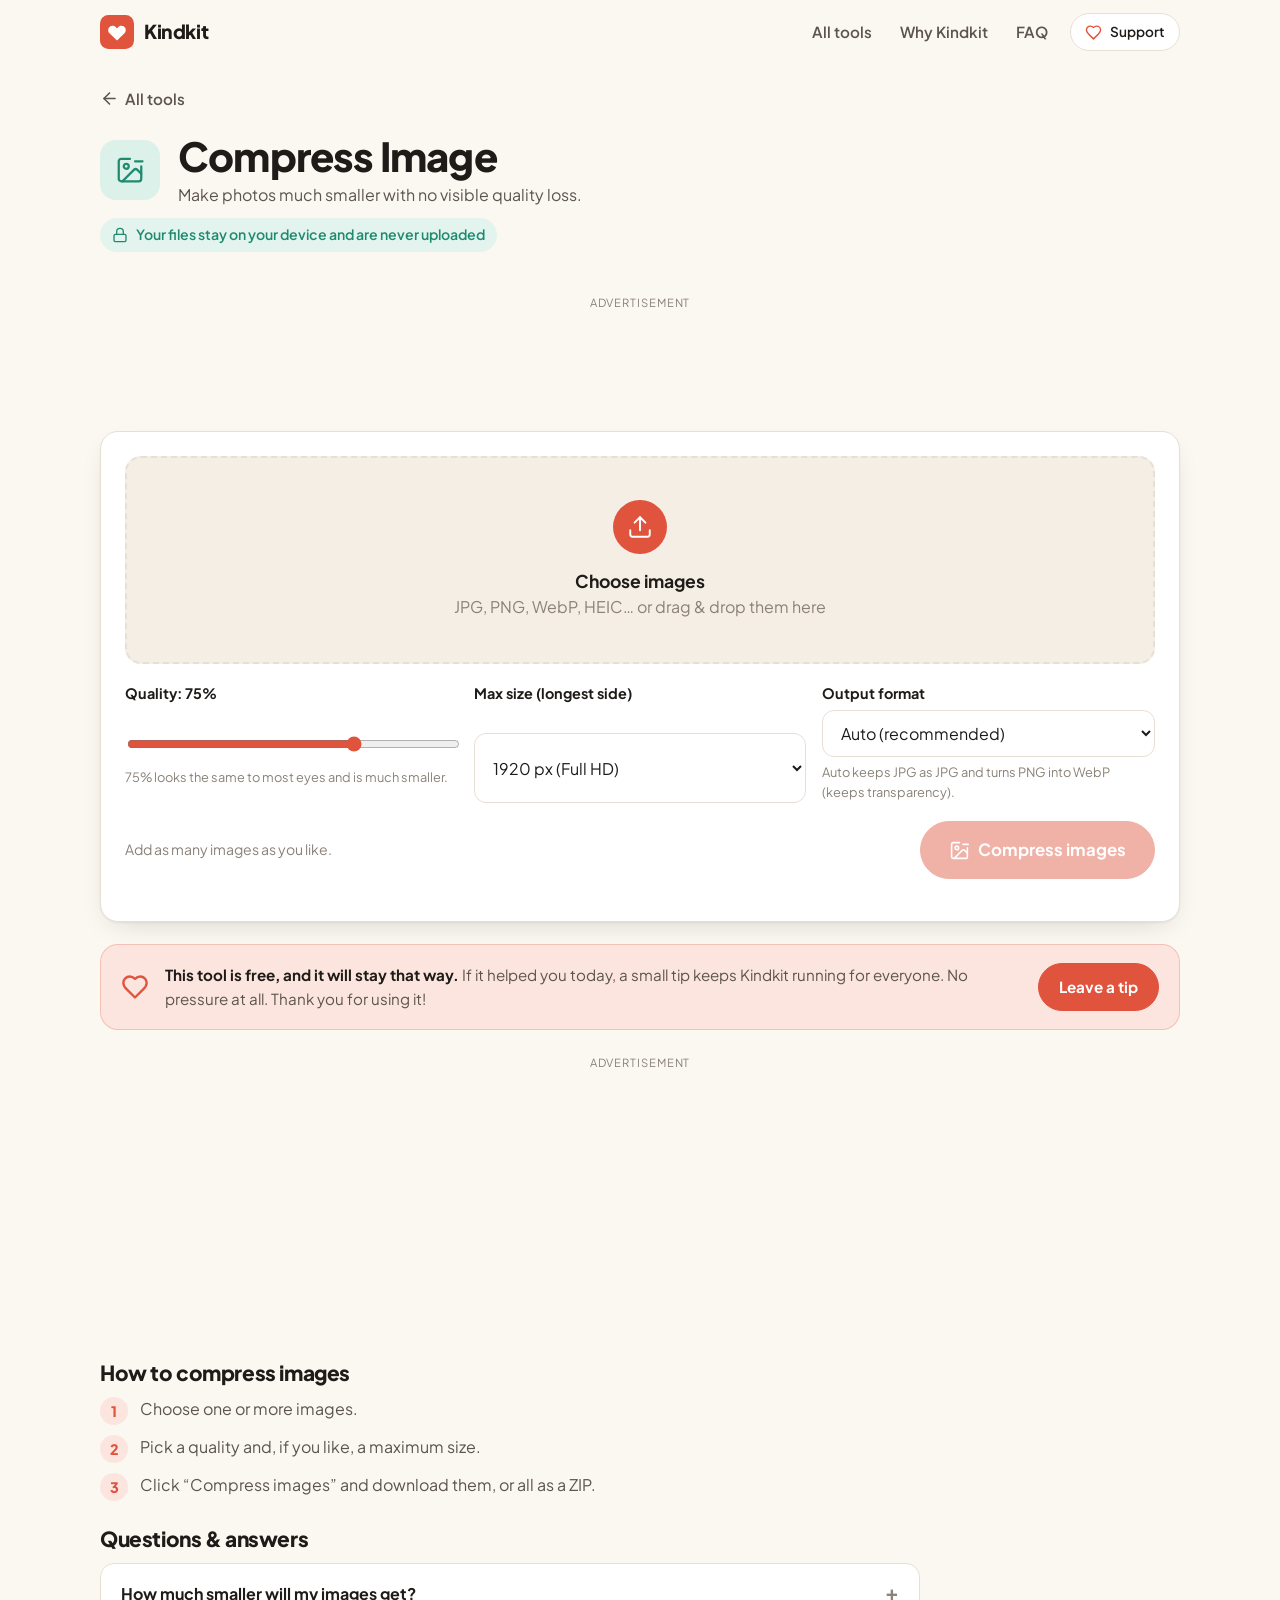
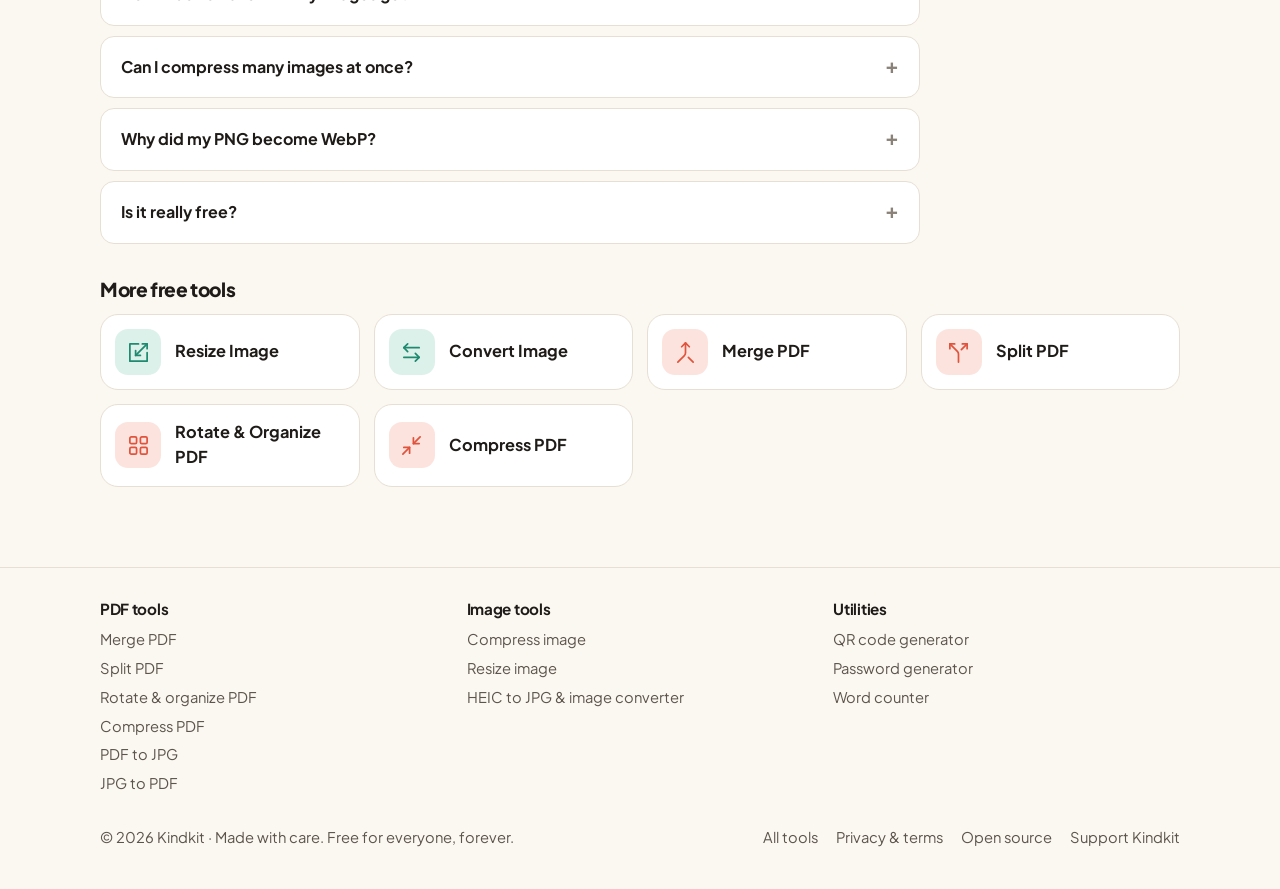
==== compress-image.html @ 82e1debe "Add per-tool SEO pages and sitemap" ====
<!doctype html>
<html lang="en">
<head>
<meta charset="utf-8">
<meta name="viewport" content="width=device-width, initial-scale=1">
<title>Compress Image Online Free – Reduce JPG &amp; PNG Size | Kindkit</title>
<meta name="description" content="Make JPG, PNG and WebP images up to 90% smaller with no visible quality loss. Bulk compress for free. No sign-up, no upload.">
<link rel="canonical" href="https://repo-cdf.github.io/kindkit/compress-image.html">
<meta name="theme-color" content="#FBF7F1" media="(prefers-color-scheme: light)">
<meta name="theme-color" content="#15130F" media="(prefers-color-scheme: dark)">
<meta property="og:type" content="website">
<meta property="og:site_name" content="Kindkit">
<meta property="og:title" content="Compress Image Online Free – Reduce JPG &amp; PNG Size | Kindkit">
<meta property="og:description" content="Make JPG, PNG and WebP images up to 90% smaller with no visible quality loss. Bulk compress for free. No sign-up, no upload.">
<meta property="og:url" content="https://repo-cdf.github.io/kindkit/compress-image.html">
<meta property="og:image" content="https://repo-cdf.github.io/kindkit/og-image.png">
<meta property="og:image:width" content="1200">
<meta property="og:image:height" content="630">
<meta name="twitter:card" content="summary_large_image">
<link rel="icon" href="favicon.svg" type="image/svg+xml">
<link rel="preconnect" href="https://fonts.googleapis.com">
<link rel="preconnect" href="https://fonts.gstatic.com" crossorigin>
<link href="https://fonts.googleapis.com/css2?family=Plus+Jakarta+Sans:wght@400;500;600;700;800&display=swap" rel="stylesheet">
<link rel="stylesheet" href="style.css">
<script type="application/ld+json">
[
 {
  "@context": "https://schema.org",
  "@type": "WebApplication",
  "name": "Compress Image – Kindkit",
  "url": "https://repo-cdf.github.io/kindkit/compress-image.html",
  "applicationCategory": "UtilitiesApplication",
  "operatingSystem": "Any",
  "description": "Make JPG, PNG and WebP images up to 90% smaller with no visible quality loss. Bulk compress for free. No sign-up, no upload.",
  "offers": {
   "@type": "Offer",
   "price": "0",
   "priceCurrency": "USD"
  }
 },
 {
  "@context": "https://schema.org",
  "@type": "FAQPage",
  "mainEntity": [
   {
    "@type": "Question",
    "name": "How much smaller will my images get?",
    "acceptedAnswer": {
     "@type": "Answer",
     "text": "Photos often shrink by 60–90%, especially from phones and cameras."
    }
   },
   {
    "@type": "Question",
    "name": "Can I compress many images at once?",
    "acceptedAnswer": {
     "@type": "Answer",
     "text": "Yes. Add as many as you like and download them all as one ZIP file."
    }
   },
   {
    "@type": "Question",
    "name": "Why did my PNG become WebP?",
    "acceptedAnswer": {
     "@type": "Answer",
     "text": "“Auto” turns PNGs into WebP, which is much smaller and keeps transparency. Pick PNG if you need that format."
    }
   }
  ]
 }
]
</script>
<script src="app.js" defer></script>
<script src="tools.js" defer></script>
</head>
<body data-tool="compress-image">
<a class="skip" href="#main">Skip to content</a>

<header class="topbar">
  <div class="wrap topbar-in">
    <a class="brand" href="./" aria-label="Kindkit home">
      <img class="logo" src="favicon.svg" alt="" width="34" height="34">
      <span>Kindkit</span>
    </a>
    <nav class="nav" aria-label="Main">
      <a class="navlink" href="./#tools">All tools</a>
      <a class="navlink" href="./#why">Why Kindkit</a>
      <a class="navlink" href="./#faq">FAQ</a>
      <a class="btn small heart" href="./#support"><svg class="ic" viewBox="0 0 24 24" fill="none" stroke="currentColor" stroke-width="2" stroke-linecap="round" stroke-linejoin="round" aria-hidden="true"><path d="M19 14c1.49-1.46 3-3.21 3-5.5A5.5 5.5 0 0 0 16.5 3c-1.76 0-3 .5-4.5 2-1.5-1.5-2.74-2-4.5-2A5.5 5.5 0 0 0 2 8.5c0 2.3 1.5 4.05 3 5.5l7 7Z"/></svg><span>Support</span></a>
    </nav>
  </div>
</header>

<main id="main">
  <!-- ================= TOOL ================= -->
  <div id="view-tool" class="view">
    <div class="wrap tool-wrap">
      <a class="back" href="./#tools"><svg class="ic" viewBox="0 0 24 24" fill="none" stroke="currentColor" stroke-width="2" stroke-linecap="round" stroke-linejoin="round" aria-hidden="true"><path d="m12 19-7-7 7-7"/><path d="M19 12H5"/></svg>All tools</a>
      <div class="tool-head">
        <span id="tool-icon" class="tool-ic big"></span>
        <div>
          <h1 id="tool-title">Compress Image</h1>
          <p id="tool-desc">Make photos much smaller with no visible quality loss.</p>
        </div>
      </div>
      <p class="privacy-note"><svg class="ic" viewBox="0 0 24 24" fill="none" stroke="currentColor" stroke-width="2" stroke-linecap="round" stroke-linejoin="round" aria-hidden="true"><rect width="18" height="11" x="3" y="11" rx="2" ry="2"/><path d="M7 11V7a5 5 0 0 1 10 0v4"/></svg>Your files stay on your device and are never uploaded</p>

      <div class="ad-slot" data-slot="toolTop" hidden>
        <div class="ad-custom"><!-- Paste ad code from any ad network here --></div>
      </div>

      <div id="tool-body" class="tool-body"></div>

      <aside class="mini-support">
        <svg class="ic" viewBox="0 0 24 24" fill="none" stroke="currentColor" stroke-width="2" stroke-linecap="round" stroke-linejoin="round" aria-hidden="true"><path d="M19 14c1.49-1.46 3-3.21 3-5.5A5.5 5.5 0 0 0 16.5 3c-1.76 0-3 .5-4.5 2-1.5-1.5-2.74-2-4.5-2A5.5 5.5 0 0 0 2 8.5c0 2.3 1.5 4.05 3 5.5l7 7Z"/></svg>
        <p><strong>This tool is free, and it will stay that way.</strong> If it helped you today, a small tip keeps Kindkit running for everyone. No pressure at all. Thank you for using it!</p>
        <a class="btn primary heart" data-donate href="#"><span>Leave a tip</span></a>
      </aside>

      <div class="ad-slot" data-slot="toolBottom" hidden>
        <div class="ad-custom"><!-- Paste ad code from any ad network here --></div>
      </div>

      <section class="seo-copy">
        <h2>How to compress images</h2>
        <ol class="steps"><li>Choose one or more images.</li><li>Pick a quality and, if you like, a maximum size.</li><li>Click “Compress images” and download them, or all as a ZIP.</li></ol>
        <h2>Questions &amp; answers</h2>
        <div class="faq-list"><details><summary>How much smaller will my images get?</summary><p>Photos often shrink by 60–90%, especially from phones and cameras.</p></details><details><summary>Can I compress many images at once?</summary><p>Yes. Add as many as you like and download them all as one ZIP file.</p></details><details><summary>Why did my PNG become WebP?</summary><p>“Auto” turns PNGs into WebP, which is much smaller and keeps transparency. Pick PNG if you need that format.</p></details><details><summary>Is it really free?</summary><p>Yes. Every Kindkit tool is free with no limits, no watermarks and no sign-up. There is no paid version.</p></details></div>
      </section>

      <h2 class="related-title">More free tools</h2>
      <div id="related" class="grid small"></div>
    </div>
  </div>

</main>

<footer class="footer">
  <div class="wrap footer-tools">
    <div><h3>PDF tools</h3><a href="merge-pdf.html">Merge PDF</a><a href="split-pdf.html">Split PDF</a><a href="organize-pdf.html">Rotate &amp; organize PDF</a><a href="compress-pdf.html">Compress PDF</a><a href="pdf-to-jpg.html">PDF to JPG</a><a href="images-to-pdf.html">JPG to PDF</a></div>
    <div><h3>Image tools</h3><a href="compress-image.html">Compress image</a><a href="resize-image.html">Resize image</a><a href="convert-image.html">HEIC to JPG &amp; image converter</a></div>
    <div><h3>Utilities</h3><a href="qr-code.html">QR code generator</a><a href="password-generator.html">Password generator</a><a href="word-counter.html">Word counter</a></div>
  </div>
  <div class="wrap footer-in">
    <p>© <span id="year">2026</span> Kindkit · Made with care. Free for everyone, forever.</p>
    <nav aria-label="Footer">
      <a href="./#tools">All tools</a>
      <a href="privacy.html">Privacy &amp; terms</a>
      <a href="#" data-repo target="_blank" rel="noopener">Open source</a>
      <a href="./#support">Support Kindkit</a>
    </nav>
  </div>
</footer>

<div id="toast" role="status" aria-live="polite"></div>
</body>
</html>
---- style.css ----
/* Kindkit — styles */
:root {
  --bg: #FBF7F1;
  --surface: #FFFFFF;
  --surface-2: #F4EEE5;
  --ink: #1E1B18;
  --ink-2: #5C554D;
  --ink-3: #8A8279;
  --line: #E7DFD3;
  --accent: #E0533D;
  --accent-hover: #C9442F;
  --accent-ink: #FFFFFF;
  --accent-soft: #FCE5DF;
  --pdf: #E0533D;
  --pdf-soft: #FCE3DD;
  --img: #1F8A70;
  --img-soft: #DCF1E9;
  --util: #B87A0B;
  --util-soft: #FBEFD3;
  --ok: #1F8A70;
  --ok-soft: #E3F4EE;
  --err: #B93815;
  --err-soft: #FDEBE4;
  --shadow: 0 1px 2px rgba(30, 27, 24, .05), 0 10px 30px -14px rgba(30, 27, 24, .22);
  --radius: 18px;
  --radius-sm: 10px;
  --font: "Plus Jakarta Sans", ui-sans-serif, system-ui, -apple-system, "Segoe UI", Roboto, Arial, sans-serif;
  --mono: ui-monospace, "Cascadia Mono", "SFMono-Regular", Menlo, Consolas, monospace;
  color-scheme: light;
}

@media (prefers-color-scheme: dark) {
  :root:not([data-theme="light"]) {
    --bg: #15130F;
    --surface: #1D1A16;
    --surface-2: #26221D;
    --ink: #F3EEE7;
    --ink-2: #BDB4A8;
    --ink-3: #8C8478;
    --line: #342E27;
    --accent: #F2694F;
    --accent-hover: #FF8169;
    --accent-ink: #1A0E0B;
    --accent-soft: #3A1F19;
    --pdf: #F2694F;
    --pdf-soft: #3A1F19;
    --img: #3CC29F;
    --img-soft: #12302A;
    --util: #E6AE45;
    --util-soft: #3A2C10;
    --ok: #3CC29F;
    --ok-soft: #12302A;
    --err: #FF8A65;
    --err-soft: #3B1C12;
    --shadow: 0 1px 2px rgba(0, 0, 0, .3), 0 10px 30px -14px rgba(0, 0, 0, .6);
    color-scheme: dark;
  }
}

:root[data-theme="dark"] {
  --bg: #15130F;
  --surface: #1D1A16;
  --surface-2: #26221D;
  --ink: #F3EEE7;
  --ink-2: #BDB4A8;
  --ink-3: #8C8478;
  --line: #342E27;
  --accent: #F2694F;
  --accent-hover: #FF8169;
  --accent-ink: #1A0E0B;
  --accent-soft: #3A1F19;
  --pdf: #F2694F;
  --pdf-soft: #3A1F19;
  --img: #3CC29F;
  --img-soft: #12302A;
  --util: #E6AE45;
  --util-soft: #3A2C10;
  --ok: #3CC29F;
  --ok-soft: #12302A;
  --err: #FF8A65;
  --err-soft: #3B1C12;
  --shadow: 0 1px 2px rgba(0, 0, 0, .3), 0 10px 30px -14px rgba(0, 0, 0, .6);
  color-scheme: dark;
}

*, *::before, *::after { box-sizing: border-box; }
html { -webkit-text-size-adjust: 100%; scroll-behavior: smooth; scroll-padding-top: 80px; }
body {
  margin: 0;
  background: var(--bg);
  color: var(--ink);
  font-family: var(--font);
  font-size: 16px;
  line-height: 1.55;
  -webkit-font-smoothing: antialiased;
  overflow-x: hidden;
}
img, svg, canvas { display: block; max-width: 100%; }
a { color: inherit; }
button, input, select, textarea { font: inherit; color: inherit; }
h1, h2, h3 { line-height: 1.15; letter-spacing: -0.02em; margin: 0; }
p { margin: 0; }
[hidden] { display: none !important; }
:focus-visible { outline: 3px solid var(--accent); outline-offset: 2px; border-radius: 6px; }

.ic { width: 1.25em; height: 1.25em; flex: none; }
.muted { color: var(--ink-3); }
.wrap { width: 100%; max-width: 1120px; margin: 0 auto; padding: 0 20px; }
@media (max-width: 600px) { .wrap { padding: 0 16px; } }

.skip { position: absolute; left: -999px; top: 8px; background: var(--ink); color: var(--bg); padding: 8px 14px; border-radius: 8px; z-index: 100; }
.skip:focus { left: 8px; }

/* ---------- Top bar ---------- */
.topbar {
  position: sticky; top: 0; z-index: 50;
  background: color-mix(in srgb, var(--bg) 85%, transparent);
  backdrop-filter: saturate(1.4) blur(12px);
  -webkit-backdrop-filter: saturate(1.4) blur(12px);
  border-bottom: 1px solid transparent;
  transition: border-color .2s;
}
.topbar.scrolled { border-bottom-color: var(--line); }
.topbar-in { display: flex; align-items: center; gap: 16px; height: 64px; }
.brand { display: flex; align-items: center; gap: 10px; font-weight: 800; font-size: 1.2rem; text-decoration: none; letter-spacing: -0.02em; }
.logo { width: 34px; height: 34px; }
.nav { display: flex; align-items: center; gap: 4px; margin-left: auto; }
.nav a { text-decoration: none; padding: 8px 12px; border-radius: 999px; color: var(--ink-2); font-weight: 600; font-size: .95rem; }
.nav a:hover { color: var(--ink); background: var(--surface-2); }
.nav .btn { margin-left: 6px; }
@media (max-width: 640px) { .nav a.navlink { display: none; } }

/* ---------- Buttons ---------- */
.btn {
  display: inline-flex; align-items: center; justify-content: center; gap: 8px;
  padding: 11px 20px; border-radius: 999px; border: 1px solid var(--line);
  background: var(--surface); color: var(--ink); font-weight: 700; font-size: .95rem;
  cursor: pointer; text-decoration: none; transition: background .15s, transform .1s, border-color .15s, opacity .15s;
  white-space: nowrap;
}
.btn:hover { border-color: var(--ink-3); }
.btn:active { transform: translateY(1px); }
.btn:disabled { opacity: .45; cursor: not-allowed; transform: none; }
.btn.primary { background: var(--accent); border-color: var(--accent); color: var(--accent-ink); }
.btn.primary:hover:not(:disabled) { background: var(--accent-hover); border-color: var(--accent-hover); }
.btn.big { padding: 15px 28px; font-size: 1.05rem; }
.btn.small { padding: 7px 14px; font-size: .85rem; }
.btn.heart .ic { color: var(--accent); }
.btn.primary.heart .ic { color: inherit; }
.nav .btn.heart:not(.primary) { color: var(--ink); }
.icon-btn {
  display: inline-grid; place-items: center; width: 34px; height: 34px; border-radius: 10px;
  border: 1px solid var(--line); background: var(--surface); cursor: pointer; color: var(--ink-2);
  transition: background .15s, color .15s;
}
.icon-btn:hover:not(:disabled) { background: var(--surface-2); color: var(--ink); }
.icon-btn:disabled { opacity: .35; cursor: default; }
.icon-btn .ic { width: 18px; height: 18px; }

/* ---------- Hero ---------- */
.hero { padding: 56px 20px 28px; text-align: center; }
.eyebrow {
  display: inline-flex; align-items: center; gap: 8px; padding: 6px 14px; border-radius: 999px;
  background: var(--surface); border: 1px solid var(--line); font-size: .85rem; font-weight: 600; color: var(--ink-2);
}
.eyebrow .dot { width: 8px; height: 8px; border-radius: 50%; background: var(--ok); box-shadow: 0 0 0 4px var(--ok-soft); }
.hero h1 { font-size: clamp(2.2rem, 6vw, 4rem); font-weight: 800; margin: 20px auto 16px; max-width: 14ch; letter-spacing: -0.035em; }
.hl { color: var(--accent); }
.lede { font-size: clamp(1.02rem, 2.2vw, 1.2rem); color: var(--ink-2); max-width: 46rem; margin: 0 auto; }
.search {
  position: relative; max-width: 560px; margin: 32px auto 0;
}
.search .ic { position: absolute; left: 18px; top: 50%; transform: translateY(-50%); color: var(--ink-3); width: 20px; height: 20px; }
.search input {
  width: 100%; padding: 16px 20px 16px 50px; border-radius: 999px; border: 1px solid var(--line);
  background: var(--surface); font-size: 1.02rem; box-shadow: var(--shadow); outline: none;
}
.search input:focus { border-color: var(--accent); box-shadow: 0 0 0 4px var(--accent-soft), var(--shadow); }
.stats { list-style: none; display: flex; justify-content: center; flex-wrap: wrap; gap: 8px 28px; padding: 0; margin: 26px 0 0; color: var(--ink-2); font-size: .95rem; }
.stats strong { color: var(--ink); font-weight: 800; }

/* ---------- Tool grid ---------- */
.section { padding: 28px 0; }
.section-head { display: flex; align-items: end; justify-content: space-between; gap: 16px; margin-bottom: 18px; flex-wrap: wrap; }
.section-head h2, .section-title { font-size: clamp(1.5rem, 3vw, 2rem); font-weight: 800; }
.chips { display: flex; gap: 8px; flex-wrap: wrap; }
.chip {
  padding: 8px 16px; border-radius: 999px; border: 1px solid var(--line); background: var(--surface);
  font-weight: 600; font-size: .9rem; cursor: pointer; color: var(--ink-2);
}
.chip:hover { color: var(--ink); }
.chip[aria-pressed="true"] { background: var(--ink); color: var(--bg); border-color: var(--ink); }
.grid { display: grid; grid-template-columns: repeat(auto-fill, minmax(255px, 1fr)); gap: 14px; }
.tool-card {
  display: flex; gap: 14px; align-items: flex-start; padding: 18px; border-radius: var(--radius);
  background: var(--surface); border: 1px solid var(--line); text-decoration: none;
  transition: transform .15s, border-color .15s, box-shadow .15s;
}
.tool-card:hover { transform: translateY(-2px); border-color: color-mix(in srgb, var(--accent) 45%, var(--line)); box-shadow: var(--shadow); }
.tool-card strong { display: block; font-size: 1.02rem; margin-bottom: 2px; }
.tool-card span.desc { color: var(--ink-2); font-size: .9rem; line-height: 1.45; }
.tool-ic { display: grid; place-items: center; width: 46px; height: 46px; border-radius: 13px; flex: none; }
.tool-ic .ic { width: 23px; height: 23px; }
.tool-ic.big { width: 60px; height: 60px; border-radius: 16px; }
.tool-ic.big .ic { width: 30px; height: 30px; }
.cat-pdf { background: var(--pdf-soft); color: var(--pdf); }
.cat-image { background: var(--img-soft); color: var(--img); }
.cat-util { background: var(--util-soft); color: var(--util); }
.grid.small { grid-template-columns: repeat(auto-fill, minmax(220px, 1fr)); }
.grid.small .tool-card { padding: 14px; }
.grid.small .tool-card span.desc { display: none; }
.grid.small .tool-card { align-items: center; }
.empty { text-align: center; padding: 30px; color: var(--ink-2); }

/* ---------- Ads ---------- */
.ad-slot { margin: 24px auto; text-align: center; min-height: 90px; }
.ad-slot iframe { display: block; margin: 0 auto; max-width: 100%; }
.ad-label { display: block; font-size: .7rem; text-transform: uppercase; letter-spacing: .08em; color: var(--ink-3); margin-bottom: 6px; }

/* ---------- Why ---------- */
.why-grid { display: grid; grid-template-columns: repeat(auto-fit, minmax(240px, 1fr)); gap: 14px; }
.why-card { padding: 24px; border-radius: var(--radius); background: var(--surface); border: 1px solid var(--line); }
.why-card .ic { width: 28px; height: 28px; color: var(--accent); margin-bottom: 14px; }
.why-card h3 { font-size: 1.1rem; margin-bottom: 6px; }
.why-card p { color: var(--ink-2); font-size: .95rem; }

/* ---------- Support / donations ---------- */
.support {
  display: grid; grid-template-columns: 1.2fr 1fr; gap: 32px; align-items: center;
  padding: 40px; border-radius: 26px; border: 1px solid var(--line);
  background:
    radial-gradient(120% 140% at 0% 0%, var(--accent-soft) 0%, transparent 55%),
    radial-gradient(120% 140% at 100% 100%, var(--util-soft) 0%, transparent 55%),
    var(--surface);
}
@media (max-width: 820px) { .support { grid-template-columns: 1fr; padding: 28px 22px; gap: 24px; } }
.support h2 { font-size: clamp(1.6rem, 3.4vw, 2.3rem); font-weight: 800; margin-bottom: 14px; }
.support p { color: var(--ink-2); margin-bottom: 12px; font-size: 1.02rem; }
.support .sig { color: var(--ink); font-weight: 700; }
.heart-badge { display: inline-grid; place-items: center; width: 48px; height: 48px; border-radius: 14px; background: var(--accent); color: var(--accent-ink); margin-bottom: 16px; }
.heart-badge .ic { width: 24px; height: 24px; }
.donate-box { background: var(--surface); border: 1px solid var(--line); border-radius: var(--radius); padding: 22px; box-shadow: var(--shadow); }
.donate-box h3 { font-size: 1rem; margin-bottom: 12px; }
.amounts { display: grid; grid-template-columns: repeat(4, 1fr); gap: 8px; margin-bottom: 12px; }
.amount {
  padding: 12px 6px; border-radius: 12px; border: 1px solid var(--line); background: var(--surface-2);
  text-align: center; font-weight: 800; text-decoration: none; transition: border-color .15s, background .15s;
}
.amount small { display: block; font-weight: 500; font-size: .72rem; color: var(--ink-3); }
.amount:hover { border-color: var(--accent); background: var(--accent-soft); }
.donate-box .btn { width: 100%; }
.donate-box .fine { font-size: .8rem; color: var(--ink-3); margin-top: 12px; text-align: center; }
.donate-box .alt { display: flex; gap: 8px; margin-top: 10px; }
.donate-box .alt .btn { flex: 1; }

/* ---------- FAQ ---------- */
.faq-list { display: grid; gap: 10px; max-width: 820px; }
.faq-list details { background: var(--surface); border: 1px solid var(--line); border-radius: 14px; padding: 4px 20px; }
.faq-list summary { cursor: pointer; font-weight: 700; padding: 14px 0; list-style: none; display: flex; justify-content: space-between; gap: 12px; }
.faq-list summary::-webkit-details-marker { display: none; }
.faq-list summary::after { content: "+"; font-size: 1.3rem; line-height: 1; color: var(--ink-3); }
.faq-list details[open] summary::after { content: "–"; }
.faq-list details p { color: var(--ink-2); padding-bottom: 16px; }

/* ---------- Tool view ---------- */
.tool-wrap { padding-top: 22px; padding-bottom: 40px; }
.back { display: inline-flex; align-items: center; gap: 6px; text-decoration: none; color: var(--ink-2); font-weight: 600; font-size: .95rem; }
.back:hover { color: var(--ink); }
.tool-head { display: flex; gap: 18px; align-items: center; margin: 18px 0 10px; }
.tool-head h1 { font-size: clamp(1.7rem, 4vw, 2.5rem); font-weight: 800; }
.tool-head p { color: var(--ink-2); margin-top: 4px; }
.privacy-note { display: inline-flex; align-items: center; gap: 8px; font-size: .88rem; color: var(--ok); background: var(--ok-soft); padding: 6px 12px; border-radius: 999px; font-weight: 600; margin-bottom: 18px; }
.privacy-note .ic { width: 16px; height: 16px; }
.tool-body { background: var(--surface); border: 1px solid var(--line); border-radius: var(--radius); padding: 24px; box-shadow: var(--shadow); }
@media (max-width: 600px) { .tool-body { padding: 16px; } }
.tool-body > * + * { margin-top: 18px; }

.drop {
  display: flex; flex-direction: column; align-items: center; justify-content: center; gap: 6px; text-align: center;
  padding: 42px 20px; border: 2px dashed var(--line); border-radius: 16px; background: var(--surface-2); cursor: pointer;
  transition: border-color .15s, background .15s;
}
.drop:hover, .drop.over { border-color: var(--accent); background: var(--accent-soft); }
.drop strong { font-size: 1.1rem; }
.drop .drop-icon { display: grid; place-items: center; width: 54px; height: 54px; border-radius: 50%; background: var(--accent); color: var(--accent-ink); margin-bottom: 8px; }
.drop .drop-icon .ic { width: 26px; height: 26px; }
.drop.compact { padding: 18px; flex-direction: row; gap: 12px; }
.drop.compact .drop-icon { width: 38px; height: 38px; margin: 0; }
.drop.compact .drop-icon .ic { width: 20px; height: 20px; }

.queue { list-style: none; padding: 0; margin: 0; display: grid; gap: 8px; }
.queue:empty { display: none; }
.queue li {
  display: flex; align-items: center; gap: 12px; padding: 10px 12px; border-radius: 12px;
  background: var(--surface-2); border: 1px solid var(--line);
}
.queue li.dragging { opacity: .5; }
.queue .thumb { width: 44px; height: 44px; border-radius: 8px; object-fit: cover; background: var(--surface); flex: none; display: grid; place-items: center; color: var(--pdf); }
.queue .qname { flex: 1; min-width: 0; overflow: hidden; text-overflow: ellipsis; white-space: nowrap; font-weight: 600; font-size: .95rem; }
.queue .qsize { font-size: .85rem; white-space: nowrap; }
.queue .qactions { display: flex; gap: 6px; }
@media (max-width: 480px) { .queue .qsize { display: none; } }

.opts { display: grid; grid-template-columns: repeat(auto-fit, minmax(200px, 1fr)); gap: 16px; }
.field { display: grid; gap: 6px; }
.field > span, .field-label { font-weight: 700; font-size: .9rem; }
.field small { color: var(--ink-3); font-size: .8rem; }
.input, select.input, textarea.input {
  width: 100%; padding: 11px 14px; border-radius: 12px; border: 1px solid var(--line); background: var(--surface); outline: none;
}
.input:focus { border-color: var(--accent); box-shadow: 0 0 0 3px var(--accent-soft); }
textarea.input { resize: vertical; min-height: 120px; line-height: 1.6; }
input[type="range"] { width: 100%; accent-color: var(--accent); }
input[type="checkbox"], input[type="radio"] { accent-color: var(--accent); width: 18px; height: 18px; }
input[type="color"] { width: 100%; height: 44px; border: 1px solid var(--line); border-radius: 12px; background: var(--surface); padding: 4px; cursor: pointer; }
.check { display: flex; align-items: center; gap: 10px; font-weight: 600; font-size: .95rem; cursor: pointer; }
.seg { display: flex; flex-wrap: wrap; gap: 6px; }
.seg label { position: relative; }
.seg input { position: absolute; opacity: 0; pointer-events: none; }
.seg span {
  display: block; padding: 9px 16px; border-radius: 999px; border: 1px solid var(--line); background: var(--surface);
  font-weight: 600; font-size: .9rem; cursor: pointer; color: var(--ink-2);
}
.seg input:checked + span { background: var(--ink); color: var(--bg); border-color: var(--ink); }
.seg input:focus-visible + span { outline: 3px solid var(--accent); outline-offset: 2px; }
.row { display: flex; gap: 12px; align-items: center; flex-wrap: wrap; }
.row.end { justify-content: flex-end; }
.actions { display: flex; gap: 12px; align-items: center; flex-wrap: wrap; justify-content: space-between; }
.hint { color: var(--ink-3); font-size: .88rem; }
.info-line { display: flex; align-items: center; gap: 12px; padding: 12px 14px; border-radius: 12px; background: var(--surface-2); border: 1px solid var(--line); }
.info-line .qname { flex: 1; min-width: 0; font-weight: 700; overflow: hidden; text-overflow: ellipsis; white-space: nowrap; }

.progress { display: grid; gap: 8px; }
.progress .bar { height: 8px; border-radius: 999px; background: var(--surface-2); overflow: hidden; }
.progress .bar i { display: block; height: 100%; width: 4%; background: var(--accent); border-radius: inherit; transition: width .25s; }
.progress span { font-size: .9rem; color: var(--ink-2); }

.done { border-radius: 16px; background: var(--ok-soft); padding: 18px; display: grid; gap: 14px; }
.done-head { display: flex; gap: 12px; align-items: center; }
.done-head > .ic { width: 34px; height: 34px; padding: 7px; border-radius: 50%; background: var(--ok); color: #fff; }
.done-head strong { display: block; font-size: 1.08rem; }
.dl-list { list-style: none; margin: 0; padding: 0; display: grid; gap: 8px; max-height: 360px; overflow: auto; }
.dl-list li { display: flex; align-items: center; gap: 12px; padding: 10px 12px; background: var(--surface); border-radius: 12px; border: 1px solid var(--line); }
.dl-list .qname { flex: 1; min-width: 0; overflow: hidden; text-overflow: ellipsis; white-space: nowrap; font-weight: 600; }
.dl-list .note { font-size: .85rem; color: var(--ink-2); white-space: nowrap; }
.dl-list .note.good { color: var(--ok); font-weight: 700; }
@media (max-width: 520px) { .dl-list li { flex-wrap: wrap; } .dl-list .qname { flex-basis: 100%; } }
.nudge { display: flex; gap: 10px; align-items: flex-start; font-size: .92rem; color: var(--ink-2); border-top: 1px solid color-mix(in srgb, var(--ok) 25%, transparent); padding-top: 14px; }
.nudge .ic { color: var(--accent); margin-top: 2px; }
.nudge a { color: var(--accent); font-weight: 700; }
.error { display: flex; gap: 12px; padding: 16px; border-radius: 14px; background: var(--err-soft); color: var(--err); }
.error p { color: var(--ink-2); margin-top: 2px; }
.notice { padding: 12px 14px; border-radius: 12px; background: var(--util-soft); color: var(--ink); font-size: .9rem; }

/* Organize pages */
.pages { display: grid; grid-template-columns: repeat(auto-fill, minmax(132px, 1fr)); gap: 12px; }
.page-card { background: var(--surface-2); border: 1px solid var(--line); border-radius: 14px; padding: 10px; display: grid; gap: 8px; cursor: grab; user-select: none; }
.page-card.dragging { opacity: .4; }
.page-card .pv { height: 150px; display: grid; place-items: center; overflow: hidden; }
.page-card canvas { max-height: 140px; max-width: 100%; box-shadow: 0 2px 8px rgba(0,0,0,.18); background: #fff; transition: transform .2s; }
.page-card .pc-foot { display: flex; align-items: center; justify-content: space-between; gap: 4px; }
.page-card .pc-num { font-weight: 700; font-size: .85rem; color: var(--ink-2); }
.page-card .pc-btns { display: flex; gap: 4px; }
.page-card .icon-btn { width: 28px; height: 28px; border-radius: 8px; }
.page-card .icon-btn .ic { width: 15px; height: 15px; }

/* QR */
.qr-layout { display: grid; grid-template-columns: 1fr 320px; gap: 28px; align-items: start; }
@media (max-width: 760px) { .qr-layout { grid-template-columns: 1fr; } }
.qr-preview { display: grid; gap: 12px; justify-items: center; padding: 20px; background: var(--surface-2); border-radius: 16px; border: 1px solid var(--line); }
.qr-preview canvas { width: 260px; height: 260px; border-radius: 8px; image-rendering: pixelated; }
.qr-preview .row { justify-content: center; }

/* Password */
.pw-out { display: flex; gap: 10px; align-items: stretch; }
.pw-out output {
  flex: 1; min-width: 0; font-family: var(--mono); font-size: clamp(1.05rem, 3vw, 1.5rem); padding: 16px 18px; border-radius: 14px;
  background: var(--surface-2); border: 1px solid var(--line); word-break: break-all; line-height: 1.4;
}
.meter { height: 8px; border-radius: 999px; background: var(--surface-2); overflow: hidden; }
.meter i { display: block; height: 100%; border-radius: inherit; transition: width .25s, background .25s; }
.pw-more { list-style: none; padding: 0; margin: 0; display: grid; gap: 6px; }
.pw-more li { display: flex; gap: 10px; align-items: center; padding: 8px 12px; background: var(--surface-2); border-radius: 10px; }
.pw-more code { flex: 1; min-width: 0; font-family: var(--mono); font-size: .92rem; overflow: hidden; text-overflow: ellipsis; white-space: nowrap; }

/* Word counter */
.wc-stats { display: grid; grid-template-columns: repeat(auto-fill, minmax(140px, 1fr)); gap: 10px; }
.wc-stat { padding: 14px; border-radius: 14px; background: var(--surface-2); border: 1px solid var(--line); }
.wc-stat b { display: block; font-size: 1.6rem; font-weight: 800; line-height: 1.1; font-variant-numeric: tabular-nums; }
.wc-stat span { color: var(--ink-2); font-size: .85rem; }
.kw { display: flex; flex-wrap: wrap; gap: 6px; }
.kw span { padding: 5px 10px; border-radius: 999px; background: var(--surface-2); border: 1px solid var(--line); font-size: .85rem; }
.kw span b { color: var(--accent); margin-left: 4px; }

/* Tool mini support */
.mini-support {
  display: flex; gap: 16px; align-items: center; margin-top: 22px; padding: 18px 20px; border-radius: var(--radius);
  background: var(--accent-soft); border: 1px solid color-mix(in srgb, var(--accent) 25%, transparent);
}
.mini-support > .ic { width: 28px; height: 28px; color: var(--accent); }
.mini-support p { flex: 1; color: var(--ink-2); font-size: .95rem; }
.mini-support p strong { color: var(--ink); }
@media (max-width: 640px) { .mini-support { flex-direction: column; align-items: flex-start; } }
.related-title { font-size: 1.2rem; font-weight: 800; margin: 34px 0 14px; }

/* Thanks */
.thanks { text-align: center; padding: 80px 20px; max-width: 640px; margin: 0 auto; }
.thanks .heart-badge { width: 72px; height: 72px; border-radius: 22px; }
.thanks .heart-badge .ic { width: 36px; height: 36px; }
.thanks h1 { font-size: clamp(2rem, 5vw, 3rem); font-weight: 800; margin-bottom: 14px; }
.thanks p { color: var(--ink-2); font-size: 1.1rem; margin-bottom: 26px; }

/* Footer */
.footer { margin-top: 40px; border-top: 1px solid var(--line); padding: 32px 0 40px; color: var(--ink-2); font-size: .92rem; }
.footer-tools { display: grid; grid-template-columns: repeat(auto-fit, minmax(200px, 1fr)); gap: 20px; margin-bottom: 28px; }
.footer-tools h3 { font-size: .95rem; color: var(--ink); margin-bottom: 8px; }
.footer-tools a { display: block; padding: 3px 0; }

/* Tool page how-to & FAQ */
.seo-copy { margin-top: 34px; max-width: 820px; }
.seo-copy h2 { font-size: 1.3rem; font-weight: 800; margin: 26px 0 12px; }
.seo-copy > p { color: var(--ink-2); }
.steps { margin: 0; padding-left: 0; list-style: none; counter-reset: s; display: grid; gap: 10px; }
.steps li { counter-increment: s; display: flex; gap: 12px; align-items: flex-start; color: var(--ink-2); }
.steps li::before { content: counter(s); flex: none; width: 28px; height: 28px; border-radius: 50%; display: grid; place-items: center; background: var(--accent-soft); color: var(--accent); font-weight: 800; font-size: .9rem; }

.footer-in { display: flex; gap: 20px; justify-content: space-between; flex-wrap: wrap; align-items: center; }
.footer nav { display: flex; gap: 18px; flex-wrap: wrap; }
.footer a { text-decoration: none; }
.footer a:hover { color: var(--ink); text-decoration: underline; }

/* Toast */
#toast {
  position: fixed; left: 50%; bottom: 24px; transform: translate(-50%, 20px); opacity: 0; pointer-events: none;
  background: var(--ink); color: var(--bg); padding: 12px 20px; border-radius: 999px; font-weight: 600; font-size: .92rem;
  transition: opacity .2s, transform .2s; z-index: 100; max-width: calc(100vw - 32px); text-align: center;
}
#toast.show { opacity: 1; transform: translate(-50%, 0); }

/* Legal pages */
.legal { max-width: 760px; padding-top: 40px; padding-bottom: 40px; }
.legal h1 { font-size: clamp(2rem, 5vw, 2.6rem); font-weight: 800; margin-bottom: 8px; }
.legal h2 { font-size: 1.25rem; margin: 30px 0 8px; }
.legal p, .legal li { color: var(--ink-2); margin-bottom: 10px; }
.legal a { color: var(--accent); }

@media (prefers-reduced-motion: reduce) {
  *, *::before, *::after { transition: none !important; scroll-behavior: auto !important; }
}
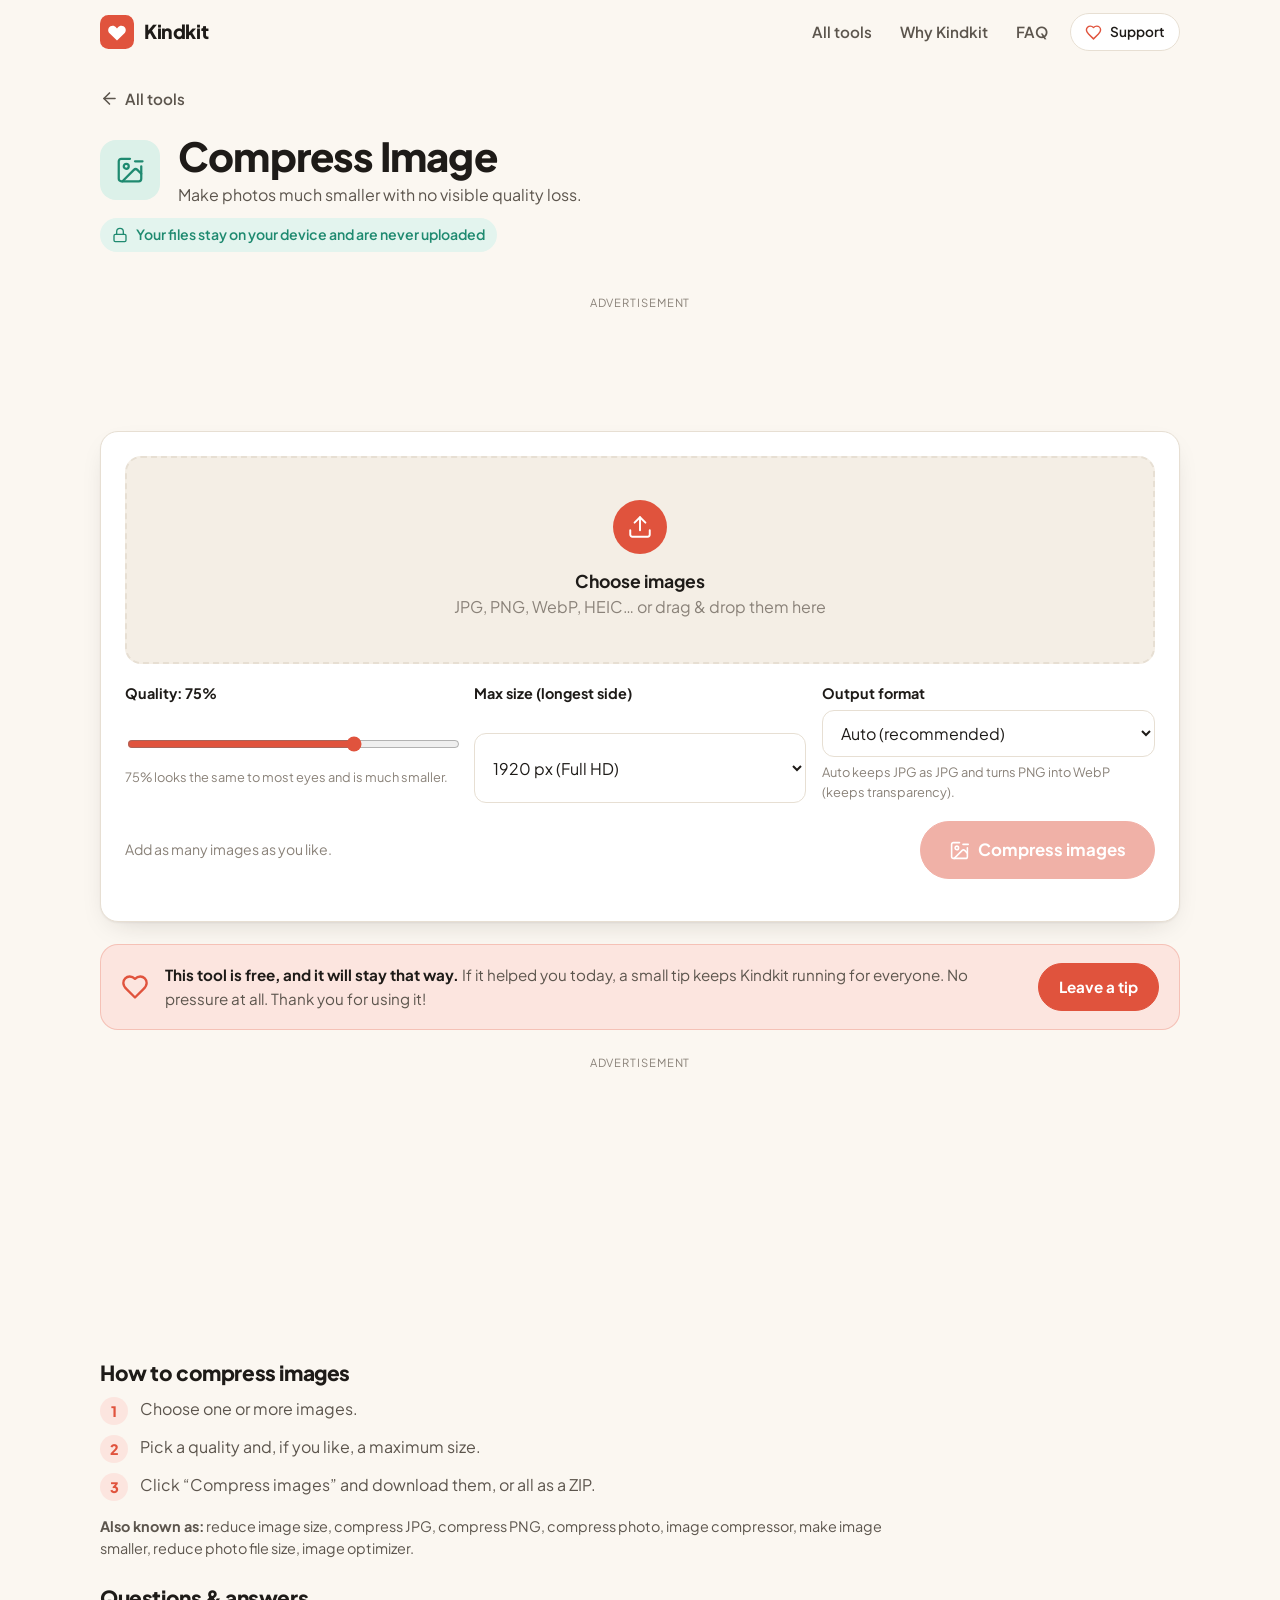
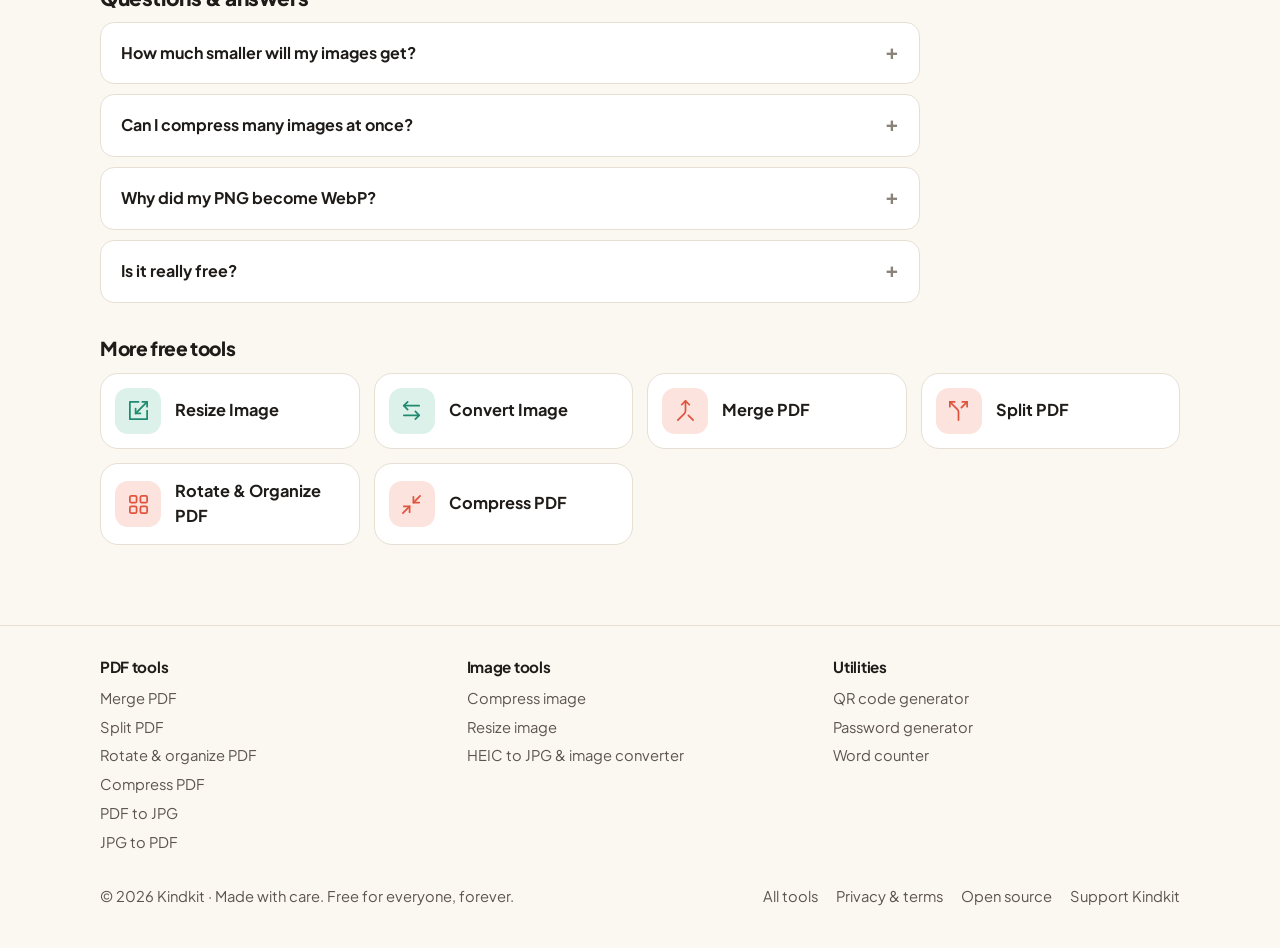
==== commit 4d8cce8d: "Add files via upload" ====
--- a/compress-image.html
+++ b/compress-image.html
@@ -5,6 +5,7 @@
 <meta name="viewport" content="width=device-width, initial-scale=1">
 <title>Compress Image Online Free – Reduce JPG &amp; PNG Size | Kindkit</title>
 <meta name="description" content="Make JPG, PNG and WebP images up to 90% smaller with no visible quality loss. Bulk compress for free. No sign-up, no upload.">
+<meta name="keywords" content="compress image, reduce image size, compress jpg, compress png, compress photo, image compressor, make image smaller, reduce photo file size, image optimizer, free, online, no sign up, no upload, kindkit">
 <link rel="canonical" href="https://repo-cdf.github.io/kindkit/compress-image.html">
 <meta name="theme-color" content="#FBF7F1" media="(prefers-color-scheme: light)">
 <meta name="theme-color" content="#15130F" media="(prefers-color-scheme: dark)">
@@ -124,6 +125,7 @@
       <section class="seo-copy">
         <h2>How to compress images</h2>
         <ol class="steps"><li>Choose one or more images.</li><li>Pick a quality and, if you like, a maximum size.</li><li>Click “Compress images” and download them, or all as a ZIP.</li></ol>
+        <p class="also"><strong>Also known as:</strong> reduce image size, compress JPG, compress PNG, compress photo, image compressor, make image smaller, reduce photo file size, image optimizer.</p>
         <h2>Questions &amp; answers</h2>
         <div class="faq-list"><details><summary>How much smaller will my images get?</summary><p>Photos often shrink by 60–90%, especially from phones and cameras.</p></details><details><summary>Can I compress many images at once?</summary><p>Yes. Add as many as you like and download them all as one ZIP file.</p></details><details><summary>Why did my PNG become WebP?</summary><p>“Auto” turns PNGs into WebP, which is much smaller and keeps transparency. Pick PNG if you need that format.</p></details><details><summary>Is it really free?</summary><p>Yes. Every Kindkit tool is free with no limits, no watermarks and no sign-up. There is no paid version.</p></details></div>
       </section>
--- a/style.css
+++ b/style.css
@@ -217,6 +217,15 @@
 .ad-slot iframe { display: block; margin: 0 auto; max-width: 100%; }
 .ad-label { display: block; font-size: .7rem; text-transform: uppercase; letter-spacing: .08em; color: var(--ink-3); margin-bottom: 6px; }
 
+/* ---------- Popular uses ---------- */
+.uses-grid { display: grid; grid-template-columns: repeat(auto-fit, minmax(260px, 1fr)); gap: 14px; }
+.uses-grid > div { padding: 22px; border-radius: var(--radius); background: var(--surface); border: 1px solid var(--line); }
+.uses-grid h3 { font-size: 1.05rem; margin-bottom: 8px; }
+.uses-grid p { color: var(--ink-2); font-size: .95rem; }
+.uses-grid a { color: var(--accent); font-weight: 600; text-decoration: none; }
+.uses-grid a:hover { text-decoration: underline; }
+.also { color: var(--ink-3); font-size: .9rem; margin-top: 14px; }
+
 /* ---------- Why ---------- */
 .why-grid { display: grid; grid-template-columns: repeat(auto-fit, minmax(240px, 1fr)); gap: 14px; }
 .why-card { padding: 24px; border-radius: var(--radius); background: var(--surface); border: 1px solid var(--line); }
